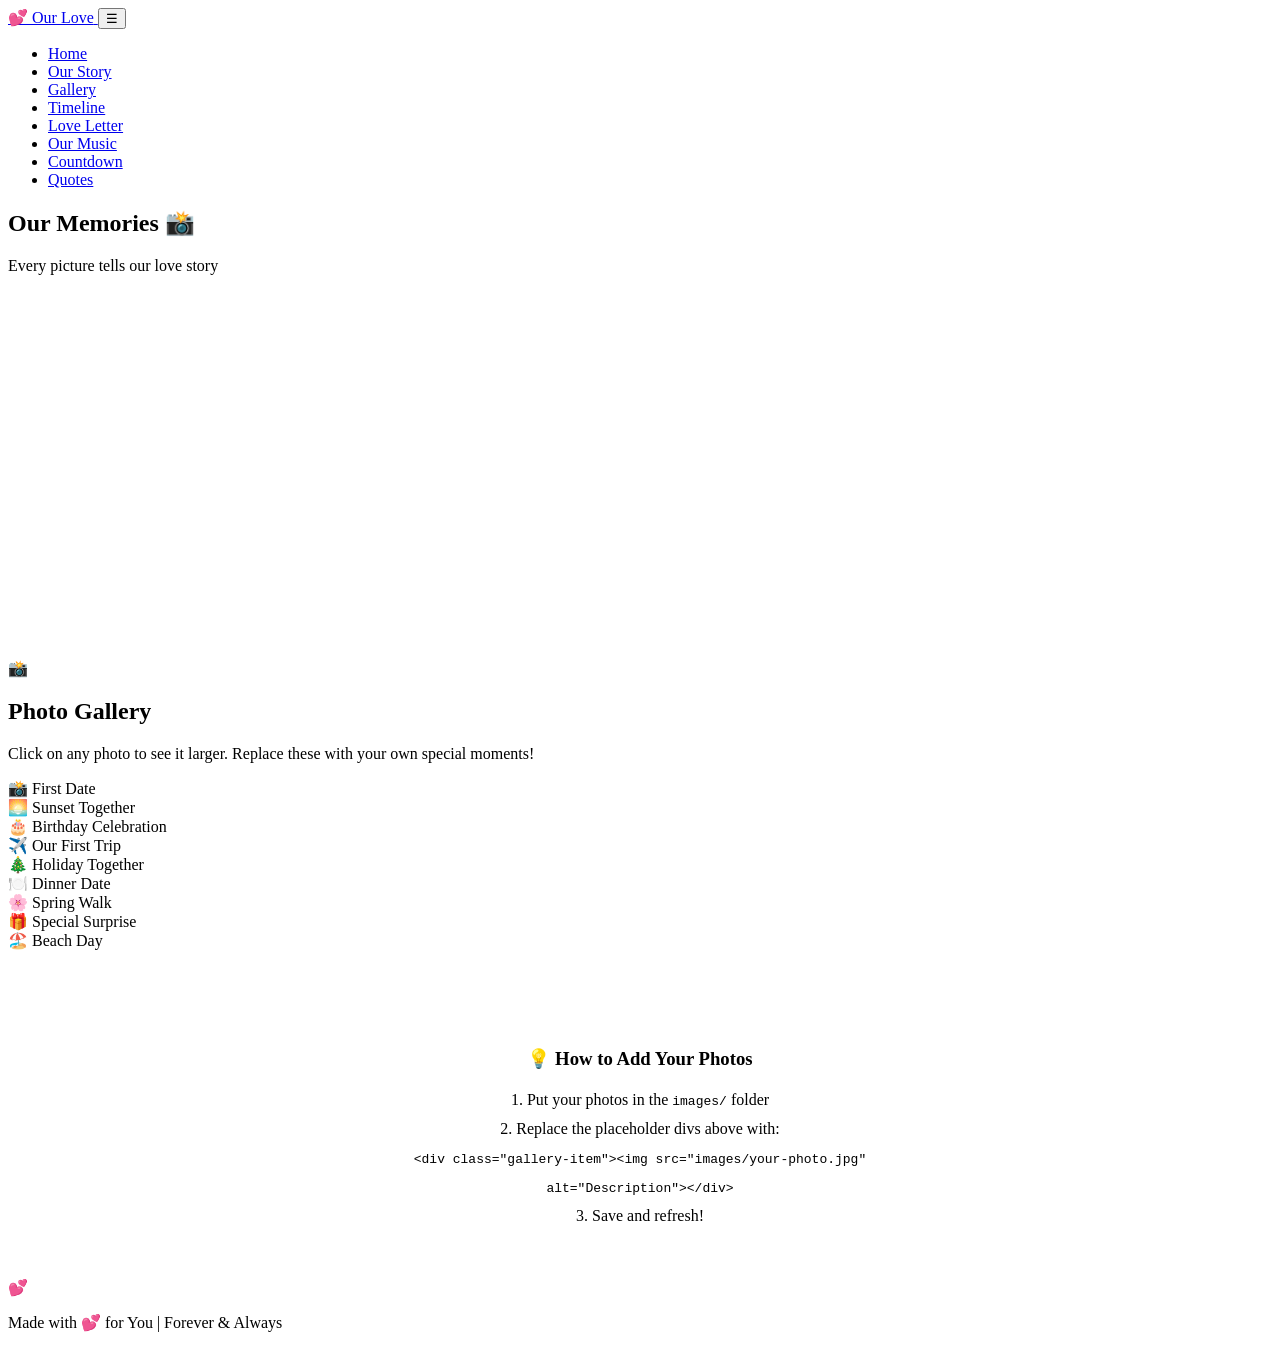
==== gallery.html @ 9b2f20e1 "Create gallery.html" ====
<!DOCTYPE html>
<html lang="en">
<head>
  <meta charset="UTF-8">
  <meta name="viewport" content="width=device-width, initial-scale=1.0">
  <title>Our Gallery 📸</title>
  <link rel="preconnect" href="https://fonts.googleapis.com">
  <link href="https://fonts.googleapis.com/css2?family=Playfair+Display:wght@400;700&family=Poppins:wght@300;400;500;600&display=swap" rel="stylesheet">
  <link rel="stylesheet" href="css/style.css">
<base target="_blank">
</head>
<body>
  <div class="hearts-container"></div>

  <nav class="navbar">
    <div class="nav-container">
      <a href="index.html" class="logo">
        <span class="heart-icon">💕</span>
        <span>Our Love</span>
      </a>
      <button class="mobile-toggle">☰</button>
      <ul class="nav-links">
        <li><a href="index.html">Home</a></li>
        <li><a href="story.html">Our Story</a></li>
        <li><a href="gallery.html" class="active">Gallery</a></li>
        <li><a href="timeline.html">Timeline</a></li>
        <li><a href="letter.html">Love Letter</a></li>
        <li><a href="music.html">Our Music</a></li>
        <li><a href="countdown.html">Countdown</a></li>
        <li><a href="quotes.html">Quotes</a></li>
      </ul>
    </div>
  </nav>

  <main>
    <section class="hero" style="min-height: 50vh;">
      <div class="hero-content">
        <h1>Our Memories 📸</h1>
        <p class="subtitle">Every picture tells our love story</p>
      </div>
    </section>

    <section class="section">
      <div class="section-header fade-in">
        <div class="section-icon">📸</div>
        <h2>Photo Gallery</h2>
        <p>Click on any photo to see it larger. Replace these with your own special moments!</p>
      </div>

      <div class="gallery-grid">
        <!-- EDIT THIS: Replace with your actual photos -->
        <!-- To add a real photo: <div class="gallery-item"><img src="images/photo1.jpg" alt="Description"><div class="gallery-overlay"><h4>Caption</h4></div></div> -->

        <div class="gallery-item fade-in">
          <div class="placeholder">
            <span class="icon">📸</span>
            <span>First Date</span>
          </div>
        </div>

        <div class="gallery-item fade-in">
          <div class="placeholder">
            <span class="icon">🌅</span>
            <span>Sunset Together</span>
          </div>
        </div>

        <div class="gallery-item fade-in">
          <div class="placeholder">
            <span class="icon">🎂</span>
            <span>Birthday Celebration</span>
          </div>
        </div>

        <div class="gallery-item fade-in">
          <div class="placeholder">
            <span class="icon">✈️</span>
            <span>Our First Trip</span>
          </div>
        </div>

        <div class="gallery-item fade-in">
          <div class="placeholder">
            <span class="icon">🎄</span>
            <span>Holiday Together</span>
          </div>
        </div>

        <div class="gallery-item fade-in">
          <div class="placeholder">
            <span class="icon">🍽️</span>
            <span>Dinner Date</span>
          </div>
        </div>

        <div class="gallery-item fade-in">
          <div class="placeholder">
            <span class="icon">🌸</span>
            <span>Spring Walk</span>
          </div>
        </div>

        <div class="gallery-item fade-in">
          <div class="placeholder">
            <span class="icon">🎁</span>
            <span>Special Surprise</span>
          </div>
        </div>

        <div class="gallery-item fade-in">
          <div class="placeholder">
            <span class="icon">🏖️</span>
            <span>Beach Day</span>
          </div>
        </div>
      </div>

      <div style="text-align: center; margin-top: 3rem; padding: 2rem; background: rgba(255,255,255,0.8); border-radius: 20px; max-width: 600px; margin-left: auto; margin-right: auto;">
        <h3 style="font-family: var(--font-heading); color: var(--primary-dark); margin-bottom: 1rem;">💡 How to Add Your Photos</h3>
        <p style="color: var(--text-light); line-height: 1.8;">
          1. Put your photos in the <code>images/</code> folder<br>
          2. Replace the placeholder divs above with:<br>
          <code>&lt;div class="gallery-item"&gt;&lt;img src="images/your-photo.jpg" alt="Description"&gt;&lt;/div&gt;</code><br>
          3. Save and refresh!
        </p>
      </div>
    </section>
  </main>

  <footer class="footer">
    <div class="footer-heart">💕</div>
    <p>Made with 💕 for You | Forever & Always</p>
  </footer>

  <script src="js/main.js"></script>
</body>
</html>
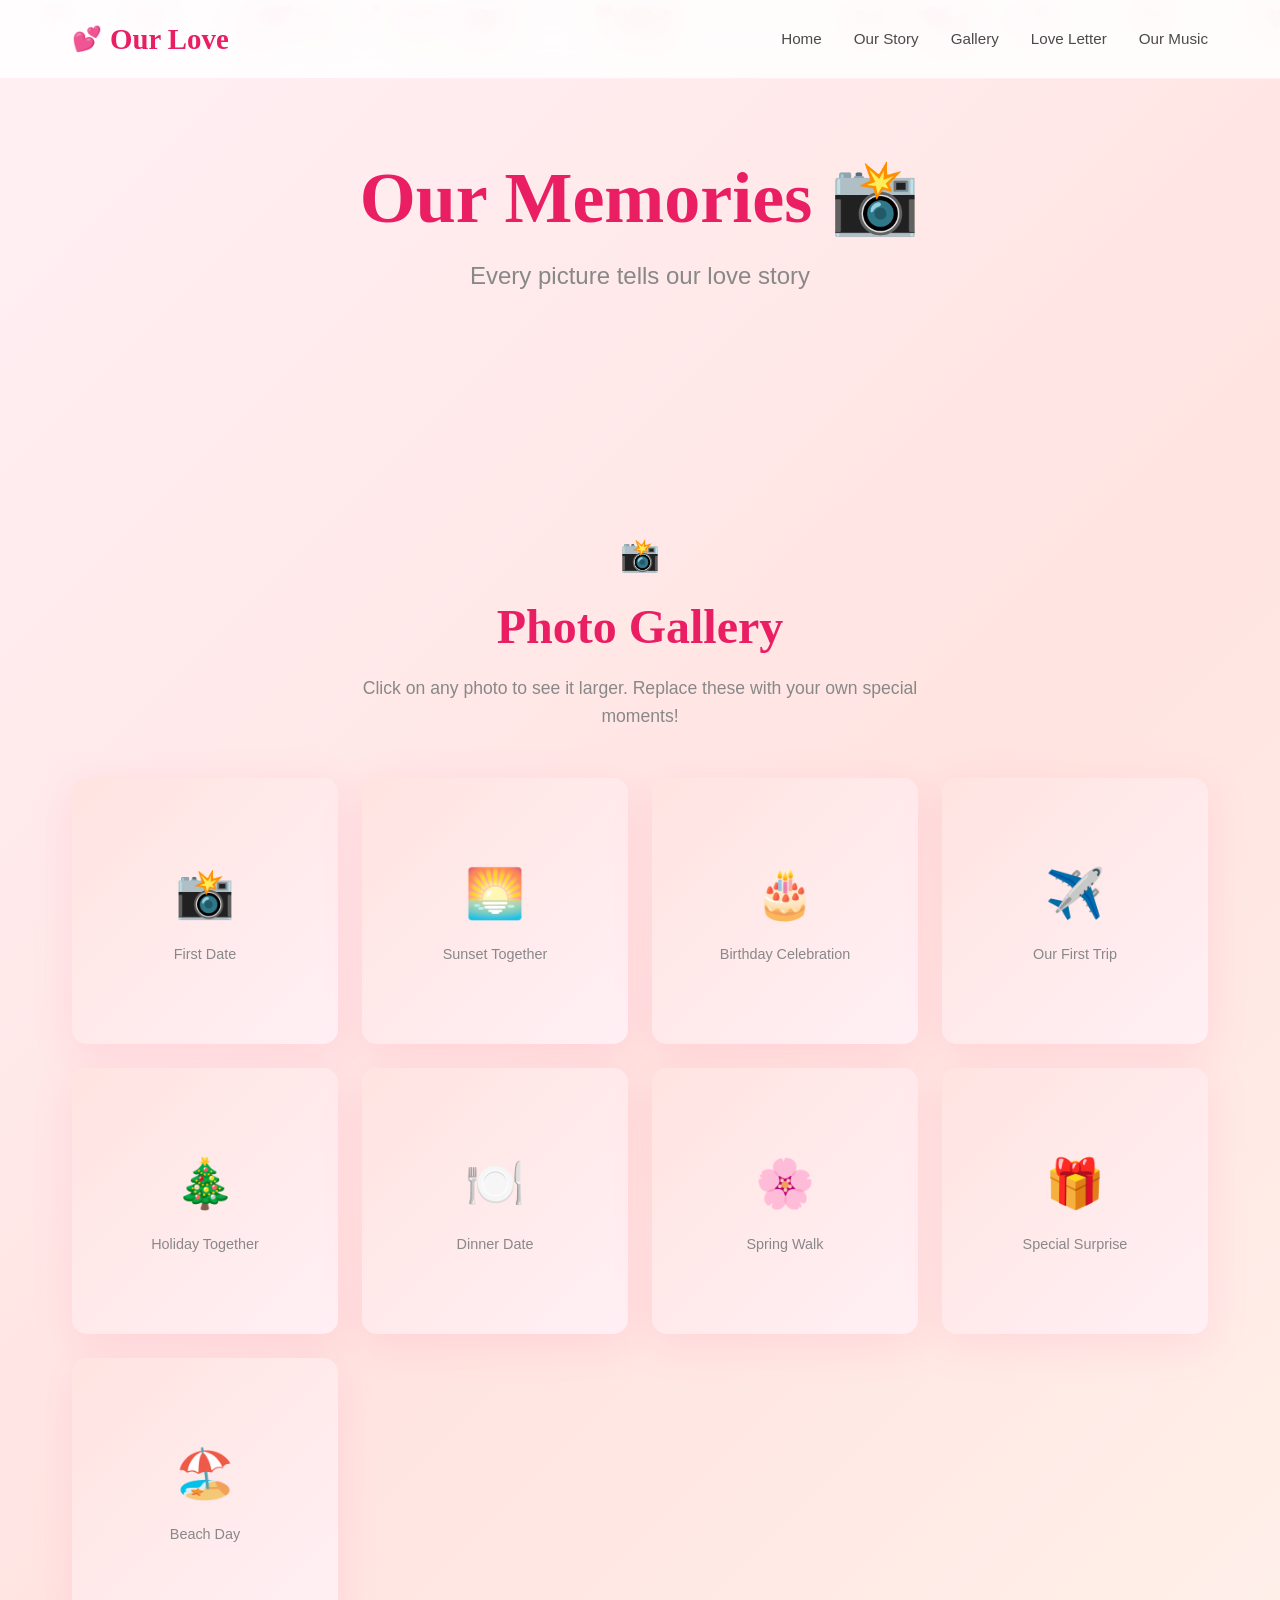
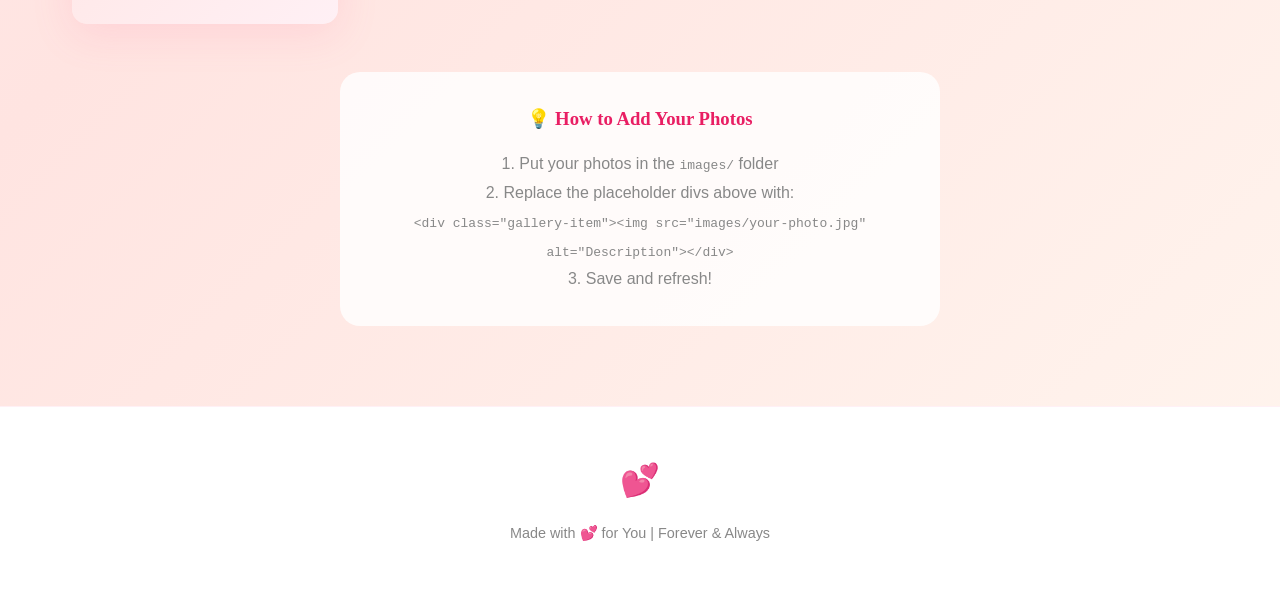
==== commit facf5777: "Update gallery.html" ====
--- a/gallery.html
+++ b/gallery.html
@@ -23,11 +23,8 @@
         <li><a href="index.html">Home</a></li>
         <li><a href="story.html">Our Story</a></li>
         <li><a href="gallery.html" class="active">Gallery</a></li>
-        <li><a href="timeline.html">Timeline</a></li>
         <li><a href="letter.html">Love Letter</a></li>
         <li><a href="music.html">Our Music</a></li>
-        <li><a href="countdown.html">Countdown</a></li>
-        <li><a href="quotes.html">Quotes</a></li>
       </ul>
     </div>
   </nav>
--- a/css/style.css
+++ b/css/style.css
@@ -0,0 +1,887 @@
+/* ===== ROMANTIC THEME - MAIN STYLES ===== */
+
+:root {
+  --primary: #ff6b9d;
+  --primary-dark: #e91e63;
+  --secondary: #ff8a80;
+  --accent: #ffd700;
+  --bg-gradient: linear-gradient(135deg, #fff0f5 0%, #ffe4e1 50%, #fff5ee 100%);
+  --text-dark: #4a4a4a;
+  --text-light: #888;
+  --white: #ffffff;
+  --shadow: 0 10px 40px rgba(255, 107, 157, 0.15);
+  --shadow-hover: 0 15px 50px rgba(255, 107, 157, 0.25);
+  --transition: all 0.4s cubic-bezier(0.4, 0, 0.2, 1);
+  --font-heading: 'Playfair Display', Georgia, serif;
+  --font-body: 'Poppins', 'Segoe UI', sans-serif;
+}
+
+* {
+  margin: 0;
+  padding: 0;
+  box-sizing: border-box;
+}
+
+html {
+  scroll-behavior: smooth;
+}
+
+body {
+  font-family: var(--font-body);
+  background: var(--bg-gradient);
+  color: var(--text-dark);
+  line-height: 1.6;
+  overflow-x: hidden;
+  min-height: 100vh;
+}
+
+/* ===== FLOATING HEARTS BACKGROUND ===== */
+.hearts-container {
+  position: fixed;
+  top: 0;
+  left: 0;
+  width: 100%;
+  height: 100%;
+  pointer-events: none;
+  z-index: 0;
+  overflow: hidden;
+}
+
+.heart {
+  position: absolute;
+  font-size: 20px;
+  color: var(--primary);
+  opacity: 0.3;
+  animation: float-up 15s infinite ease-in-out;
+}
+
+@keyframes float-up {
+  0% { transform: translateY(100vh) rotate(0deg); opacity: 0; }
+  10% { opacity: 0.4; }
+  90% { opacity: 0.4; }
+  100% { transform: translateY(-100vh) rotate(720deg); opacity: 0; }
+}
+
+/* ===== NAVIGATION ===== */
+.navbar {
+  position: fixed;
+  top: 0;
+  left: 0;
+  width: 100%;
+  z-index: 1000;
+  background: rgba(255, 255, 255, 0.85);
+  backdrop-filter: blur(20px);
+  border-bottom: 1px solid rgba(255, 107, 157, 0.1);
+  transition: var(--transition);
+}
+
+.navbar.scrolled {
+  background: rgba(255, 255, 255, 0.95);
+  box-shadow: var(--shadow);
+}
+
+.nav-container {
+  max-width: 1200px;
+  margin: 0 auto;
+  padding: 1rem 2rem;
+  display: flex;
+  justify-content: space-between;
+  align-items: center;
+}
+
+.logo {
+  font-family: var(--font-heading);
+  font-size: 1.8rem;
+  color: var(--primary-dark);
+  text-decoration: none;
+  font-weight: 700;
+  display: flex;
+  align-items: center;
+  gap: 0.5rem;
+}
+
+.logo .heart-icon {
+  font-size: 1.5rem;
+  animation: heartbeat 1.5s ease-in-out infinite;
+}
+
+@keyframes heartbeat {
+  0%, 100% { transform: scale(1); }
+  50% { transform: scale(1.2); }
+}
+
+.nav-links {
+  display: flex;
+  gap: 2rem;
+  list-style: none;
+}
+
+.nav-links a {
+  text-decoration: none;
+  color: var(--text-dark);
+  font-weight: 500;
+  font-size: 0.95rem;
+  position: relative;
+  padding: 0.5rem 0;
+  transition: var(--transition);
+}
+
+.nav-links a::after {
+  content: '';
+  position: absolute;
+  bottom: 0;
+  left: 0;
+  width: 0;
+  height: 2px;
+  background: var(--primary);
+  transition: var(--transition);
+  border-radius: 2px;
+}
+
+.nav-links a:hover {
+  color: var(--primary-dark);
+}
+
+.nav-links a:hover::after,
+.nav-links a.active::after {
+  width: 100%;
+}
+
+.nav-links a.active {
+  color: var(--primary-dark);
+}
+
+.mobile-toggle {
+  display: none;
+  background: none;
+  border: none;
+  font-size: 1.5rem;
+  color: var(--primary-dark);
+  cursor: pointer;
+}
+
+/* ===== MAIN CONTENT ===== */
+main {
+  position: relative;
+  z-index: 1;
+}
+
+/* ===== HERO SECTION ===== */
+.hero {
+  min-height: 100vh;
+  display: flex;
+  align-items: center;
+  justify-content: center;
+  text-align: center;
+  padding: 6rem 2rem 4rem;
+  position: relative;
+}
+
+.hero-content {
+  max-width: 800px;
+  animation: fadeInUp 1s ease-out;
+}
+
+.hero h1 {
+  font-family: var(--font-heading);
+  font-size: clamp(2.5rem, 6vw, 4.5rem);
+  color: var(--primary-dark);
+  margin-bottom: 1rem;
+  line-height: 1.2;
+}
+
+.hero .subtitle {
+  font-size: clamp(1.1rem, 2.5vw, 1.5rem);
+  color: var(--text-light);
+  margin-bottom: 2rem;
+  font-weight: 300;
+}
+
+.hero .date-display {
+  font-size: 1.2rem;
+  color: var(--primary);
+  font-weight: 500;
+  margin-bottom: 2rem;
+  padding: 1rem 2rem;
+  background: rgba(255, 255, 255, 0.8);
+  border-radius: 50px;
+  display: inline-block;
+  backdrop-filter: blur(10px);
+  border: 1px solid rgba(255, 107, 157, 0.2);
+}
+
+.cta-button {
+  display: inline-block;
+  padding: 1rem 2.5rem;
+  background: var(--primary);
+  color: var(--white);
+  text-decoration: none;
+  border-radius: 50px;
+  font-weight: 600;
+  font-size: 1.1rem;
+  transition: var(--transition);
+  box-shadow: var(--shadow);
+  border: none;
+  cursor: pointer;
+}
+
+.cta-button:hover {
+  background: var(--primary-dark);
+  transform: translateY(-3px);
+  box-shadow: var(--shadow-hover);
+}
+
+/* ===== SECTIONS ===== */
+.section {
+  padding: 5rem 2rem;
+  max-width: 1200px;
+  margin: 0 auto;
+}
+
+.section-header {
+  text-align: center;
+  margin-bottom: 3rem;
+}
+
+.section-header h2 {
+  font-family: var(--font-heading);
+  font-size: clamp(2rem, 4vw, 3rem);
+  color: var(--primary-dark);
+  margin-bottom: 0.5rem;
+}
+
+.section-header .section-icon {
+  font-size: 2rem;
+  margin-bottom: 0.5rem;
+}
+
+.section-header p {
+  color: var(--text-light);
+  font-size: 1.1rem;
+  max-width: 600px;
+  margin: 0 auto;
+}
+
+/* ===== CARDS ===== */
+.cards-grid {
+  display: grid;
+  grid-template-columns: repeat(auto-fit, minmax(300px, 1fr));
+  gap: 2rem;
+}
+
+.card {
+  background: var(--white);
+  border-radius: 20px;
+  padding: 2rem;
+  box-shadow: var(--shadow);
+  transition: var(--transition);
+  border: 1px solid rgba(255, 107, 157, 0.1);
+  position: relative;
+  overflow: hidden;
+}
+
+.card::before {
+  content: '';
+  position: absolute;
+  top: 0;
+  left: 0;
+  width: 100%;
+  height: 4px;
+  background: var(--primary);
+  transform: scaleX(0);
+  transition: var(--transition);
+}
+
+.card:hover {
+  transform: translateY(-10px);
+  box-shadow: var(--shadow-hover);
+}
+
+.card:hover::before {
+  transform: scaleX(1);
+}
+
+.card-icon {
+  font-size: 3rem;
+  margin-bottom: 1rem;
+  display: block;
+}
+
+.card h3 {
+  font-family: var(--font-heading);
+  color: var(--primary-dark);
+  margin-bottom: 0.5rem;
+  font-size: 1.5rem;
+}
+
+.card p {
+  color: var(--text-light);
+  font-size: 0.95rem;
+}
+
+/* ===== TIMELINE ===== */
+.timeline {
+  position: relative;
+  padding: 2rem 0;
+}
+
+.timeline::before {
+  content: '';
+  position: absolute;
+  left: 50%;
+  top: 0;
+  bottom: 0;
+  width: 2px;
+  background: var(--primary);
+  transform: translateX(-50%);
+}
+
+.timeline-item {
+  display: flex;
+  justify-content: flex-end;
+  padding-right: 2rem;
+  position: relative;
+  margin-bottom: 3rem;
+  width: 50%;
+}
+
+.timeline-item:nth-child(even) {
+  justify-content: flex-start;
+  padding-right: 0;
+  padding-left: 2rem;
+  margin-left: 50%;
+}
+
+.timeline-item::after {
+  content: '';
+  position: absolute;
+  width: 16px;
+  height: 16px;
+  background: var(--primary);
+  border-radius: 50%;
+  top: 0.5rem;
+  right: -8px;
+  border: 3px solid var(--white);
+  box-shadow: 0 0 0 3px var(--primary);
+}
+
+.timeline-item:nth-child(even)::after {
+  right: auto;
+  left: -8px;
+}
+
+.timeline-content {
+  background: var(--white);
+  padding: 1.5rem;
+  border-radius: 15px;
+  box-shadow: var(--shadow);
+  max-width: 350px;
+  position: relative;
+}
+
+.timeline-date {
+  color: var(--primary);
+  font-weight: 600;
+  font-size: 0.9rem;
+  margin-bottom: 0.5rem;
+}
+
+.timeline-content h3 {
+  font-family: var(--font-heading);
+  color: var(--primary-dark);
+  margin-bottom: 0.5rem;
+}
+
+.timeline-content p {
+  color: var(--text-light);
+  font-size: 0.9rem;
+}
+
+/* ===== GALLERY ===== */
+.gallery-grid {
+  display: grid;
+  grid-template-columns: repeat(auto-fit, minmax(250px, 1fr));
+  gap: 1.5rem;
+}
+
+.gallery-item {
+  position: relative;
+  border-radius: 15px;
+  overflow: hidden;
+  aspect-ratio: 1;
+  background: linear-gradient(135deg, #ffe4e1, #fff0f5);
+  display: flex;
+  align-items: center;
+  justify-content: center;
+  cursor: pointer;
+  transition: var(--transition);
+  box-shadow: var(--shadow);
+}
+
+.gallery-item:hover {
+  transform: scale(1.05);
+  box-shadow: var(--shadow-hover);
+}
+
+.gallery-item .placeholder {
+  text-align: center;
+  padding: 2rem;
+  color: var(--text-light);
+}
+
+.gallery-item .placeholder .icon {
+  font-size: 3rem;
+  margin-bottom: 0.5rem;
+  display: block;
+}
+
+.gallery-item .placeholder span {
+  font-size: 0.9rem;
+}
+
+.gallery-item img {
+  width: 100%;
+  height: 100%;
+  object-fit: cover;
+  transition: var(--transition);
+}
+
+.gallery-item:hover img {
+  transform: scale(1.1);
+}
+
+.gallery-overlay {
+  position: absolute;
+  bottom: 0;
+  left: 0;
+  right: 0;
+  background: linear-gradient(transparent, rgba(0,0,0,0.6));
+  padding: 2rem 1rem 1rem;
+  color: var(--white);
+  transform: translateY(100%);
+  transition: var(--transition);
+}
+
+.gallery-item:hover .gallery-overlay {
+  transform: translateY(0);
+}
+
+/* ===== LOVE LETTER ===== */
+.letter-container {
+  background: var(--white);
+  border-radius: 20px;
+  padding: 3rem;
+  box-shadow: var(--shadow);
+  max-width: 800px;
+  margin: 0 auto;
+  position: relative;
+  border: 1px solid rgba(255, 107, 157, 0.1);
+}
+
+.letter-container::before {
+  content: '💌';
+  position: absolute;
+  top: -25px;
+  left: 50%;
+  transform: translateX(-50%);
+  font-size: 3rem;
+  background: var(--white);
+  padding: 0 1rem;
+  border-radius: 50%;
+}
+
+.letter-header {
+  text-align: center;
+  margin-bottom: 2rem;
+  padding-top: 1rem;
+}
+
+.letter-header h3 {
+  font-family: var(--font-heading);
+  color: var(--primary-dark);
+  font-size: 1.8rem;
+}
+
+.letter-body {
+  font-size: 1.1rem;
+  line-height: 2;
+  color: var(--text-dark);
+  text-align: justify;
+}
+
+.letter-body p {
+  margin-bottom: 1.5rem;
+  text-indent: 2rem;
+}
+
+.letter-signature {
+  text-align: right;
+  margin-top: 2rem;
+  font-family: var(--font-heading);
+  color: var(--primary-dark);
+  font-size: 1.3rem;
+}
+
+/* ===== MUSIC PLAYER ===== */
+.music-player {
+  background: var(--white);
+  border-radius: 20px;
+  padding: 2rem;
+  box-shadow: var(--shadow);
+  max-width: 600px;
+  margin: 0 auto;
+  text-align: center;
+}
+
+.music-player .album-art {
+  width: 200px;
+  height: 200px;
+  border-radius: 50%;
+  background: linear-gradient(135deg, var(--primary), var(--secondary));
+  margin: 0 auto 1.5rem;
+  display: flex;
+  align-items: center;
+  justify-content: center;
+  font-size: 4rem;
+  animation: spin-slow 20s linear infinite;
+  box-shadow: var(--shadow);
+}
+
+@keyframes spin-slow {
+  from { transform: rotate(0deg); }
+  to { transform: rotate(360deg); }
+}
+
+.music-player .song-info h3 {
+  font-family: var(--font-heading);
+  color: var(--primary-dark);
+  margin-bottom: 0.3rem;
+}
+
+.music-player .song-info p {
+  color: var(--text-light);
+  margin-bottom: 1.5rem;
+}
+
+.player-controls {
+  display: flex;
+  justify-content: center;
+  align-items: center;
+  gap: 1.5rem;
+  margin-bottom: 1.5rem;
+}
+
+.player-btn {
+  background: none;
+  border: none;
+  font-size: 1.5rem;
+  color: var(--primary);
+  cursor: pointer;
+  transition: var(--transition);
+  padding: 0.5rem;
+}
+
+.player-btn:hover {
+  color: var(--primary-dark);
+  transform: scale(1.2);
+}
+
+.player-btn.play {
+  font-size: 2.5rem;
+  background: var(--primary);
+  color: var(--white);
+  width: 60px;
+  height: 60px;
+  border-radius: 50%;
+  display: flex;
+  align-items: center;
+  justify-content: center;
+}
+
+.player-btn.play:hover {
+  background: var(--primary-dark);
+  transform: scale(1.1);
+}
+
+.progress-bar {
+  width: 100%;
+  height: 6px;
+  background: rgba(255, 107, 157, 0.2);
+  border-radius: 3px;
+  overflow: hidden;
+  cursor: pointer;
+}
+
+.progress-fill {
+  height: 100%;
+  width: 30%;
+  background: var(--primary);
+  border-radius: 3px;
+  transition: width 0.3s ease;
+}
+
+/* ===== COUNTDOWN ===== */
+.countdown-container {
+  display: flex;
+  justify-content: center;
+  gap: 1.5rem;
+  flex-wrap: wrap;
+  margin: 2rem 0;
+}
+
+.countdown-item {
+  background: var(--white);
+  border-radius: 15px;
+  padding: 1.5rem 2rem;
+  text-align: center;
+  box-shadow: var(--shadow);
+  min-width: 100px;
+}
+
+.countdown-item .number {
+  font-family: var(--font-heading);
+  font-size: 2.5rem;
+  color: var(--primary-dark);
+  display: block;
+  line-height: 1;
+}
+
+.countdown-item .label {
+  color: var(--text-light);
+  font-size: 0.9rem;
+  text-transform: uppercase;
+  letter-spacing: 1px;
+  margin-top: 0.5rem;
+}
+
+/* ===== QUOTE CARD ===== */
+.quote-card {
+  background: var(--white);
+  border-radius: 20px;
+  padding: 3rem;
+  box-shadow: var(--shadow);
+  max-width: 700px;
+  margin: 0 auto;
+  text-align: center;
+  position: relative;
+  border: 1px solid rgba(255, 107, 157, 0.1);
+}
+
+.quote-card .quote-mark {
+  font-size: 4rem;
+  color: var(--primary);
+  opacity: 0.3;
+  line-height: 1;
+  margin-bottom: 1rem;
+}
+
+.quote-card blockquote {
+  font-family: var(--font-heading);
+  font-size: 1.5rem;
+  color: var(--text-dark);
+  line-height: 1.6;
+  margin-bottom: 1.5rem;
+  font-style: italic;
+}
+
+.quote-card .quote-author {
+  color: var(--primary);
+  font-weight: 600;
+}
+
+/* ===== FOOTER ===== */
+.footer {
+  background: var(--white);
+  padding: 3rem 2rem;
+  text-align: center;
+  border-top: 1px solid rgba(255, 107, 157, 0.1);
+  position: relative;
+  z-index: 1;
+}
+
+.footer .footer-heart {
+  font-size: 2rem;
+  margin-bottom: 1rem;
+  animation: heartbeat 1.5s ease-in-out infinite;
+}
+
+.footer p {
+  color: var(--text-light);
+  font-size: 0.9rem;
+}
+
+.footer .footer-nav {
+  display: flex;
+  justify-content: center;
+  gap: 2rem;
+  margin-bottom: 1.5rem;
+  list-style: none;
+}
+
+.footer .footer-nav a {
+  color: var(--text-light);
+  text-decoration: none;
+  transition: var(--transition);
+}
+
+.footer .footer-nav a:hover {
+  color: var(--primary-dark);
+}
+
+/* ===== ANIMATIONS ===== */
+@keyframes fadeInUp {
+  from {
+    opacity: 0;
+    transform: translateY(30px);
+  }
+  to {
+    opacity: 1;
+    transform: translateY(0);
+  }
+}
+
+.fade-in {
+  opacity: 0;
+  transform: translateY(30px);
+  transition: opacity 0.8s ease, transform 0.8s ease;
+}
+
+.fade-in.visible {
+  opacity: 1;
+  transform: translateY(0);
+}
+
+/* ===== RESPONSIVE ===== */
+@media (max-width: 768px) {
+  .nav-links {
+    display: none;
+    position: absolute;
+    top: 100%;
+    left: 0;
+    width: 100%;
+    background: var(--white);
+    flex-direction: column;
+    padding: 1rem 2rem;
+    box-shadow: var(--shadow);
+    gap: 0;
+  }
+
+  .nav-links.active {
+    display: flex;
+  }
+
+  .nav-links a {
+    padding: 1rem 0;
+    border-bottom: 1px solid rgba(255, 107, 157, 0.1);
+  }
+
+  .mobile-toggle {
+    display: block;
+  }
+
+  .timeline::before {
+    left: 20px;
+  }
+
+  .timeline-item,
+  .timeline-item:nth-child(even) {
+    width: 100%;
+    margin-left: 0;
+    padding-left: 50px;
+    padding-right: 0;
+    justify-content: flex-start;
+  }
+
+  .timeline-item::after,
+  .timeline-item:nth-child(even)::after {
+    left: 12px;
+    right: auto;
+  }
+
+  .countdown-container {
+    gap: 0.8rem;
+  }
+
+  .countdown-item {
+    padding: 1rem 1.2rem;
+    min-width: 70px;
+  }
+
+  .countdown-item .number {
+    font-size: 1.8rem;
+  }
+
+  .letter-container {
+    padding: 2rem 1.5rem;
+  }
+
+  .quote-card {
+    padding: 2rem 1.5rem;
+  }
+
+  .quote-card blockquote {
+    font-size: 1.2rem;
+  }
+}
+
+@media (max-width: 480px) {
+  .hero {
+    padding: 5rem 1rem 3rem;
+  }
+
+  .section {
+    padding: 3rem 1rem;
+  }
+
+  .cards-grid {
+    grid-template-columns: 1fr;
+  }
+
+  .gallery-grid {
+    grid-template-columns: 1fr 1fr;
+  }
+}
+
+/* ===== SCROLLBAR ===== */
+::-webkit-scrollbar {
+  width: 8px;
+}
+
+::-webkit-scrollbar-track {
+  background: #fff0f5;
+}
+
+::-webkit-scrollbar-thumb {
+  background: var(--primary);
+  border-radius: 4px;
+}
+
+::-webkit-scrollbar-thumb:hover {
+  background: var(--primary-dark);
+}
+
+/* ===== SPECIAL EFFECTS ===== */
+.sparkle {
+  position: absolute;
+  width: 4px;
+  height: 4px;
+  background: var(--accent);
+  border-radius: 50%;
+  animation: sparkle 2s ease-in-out infinite;
+}
+
+@keyframes sparkle {
+  0%, 100% { opacity: 0; transform: scale(0); }
+  50% { opacity: 1; transform: scale(1); }
+}
+
+.typing-effect::after {
+  content: '|';
+  animation: blink 1s infinite;
+  color: var(--primary);
+}
+
+@keyframes blink {
+  0%, 100% { opacity: 1; }
+  50% { opacity: 0; }
+}
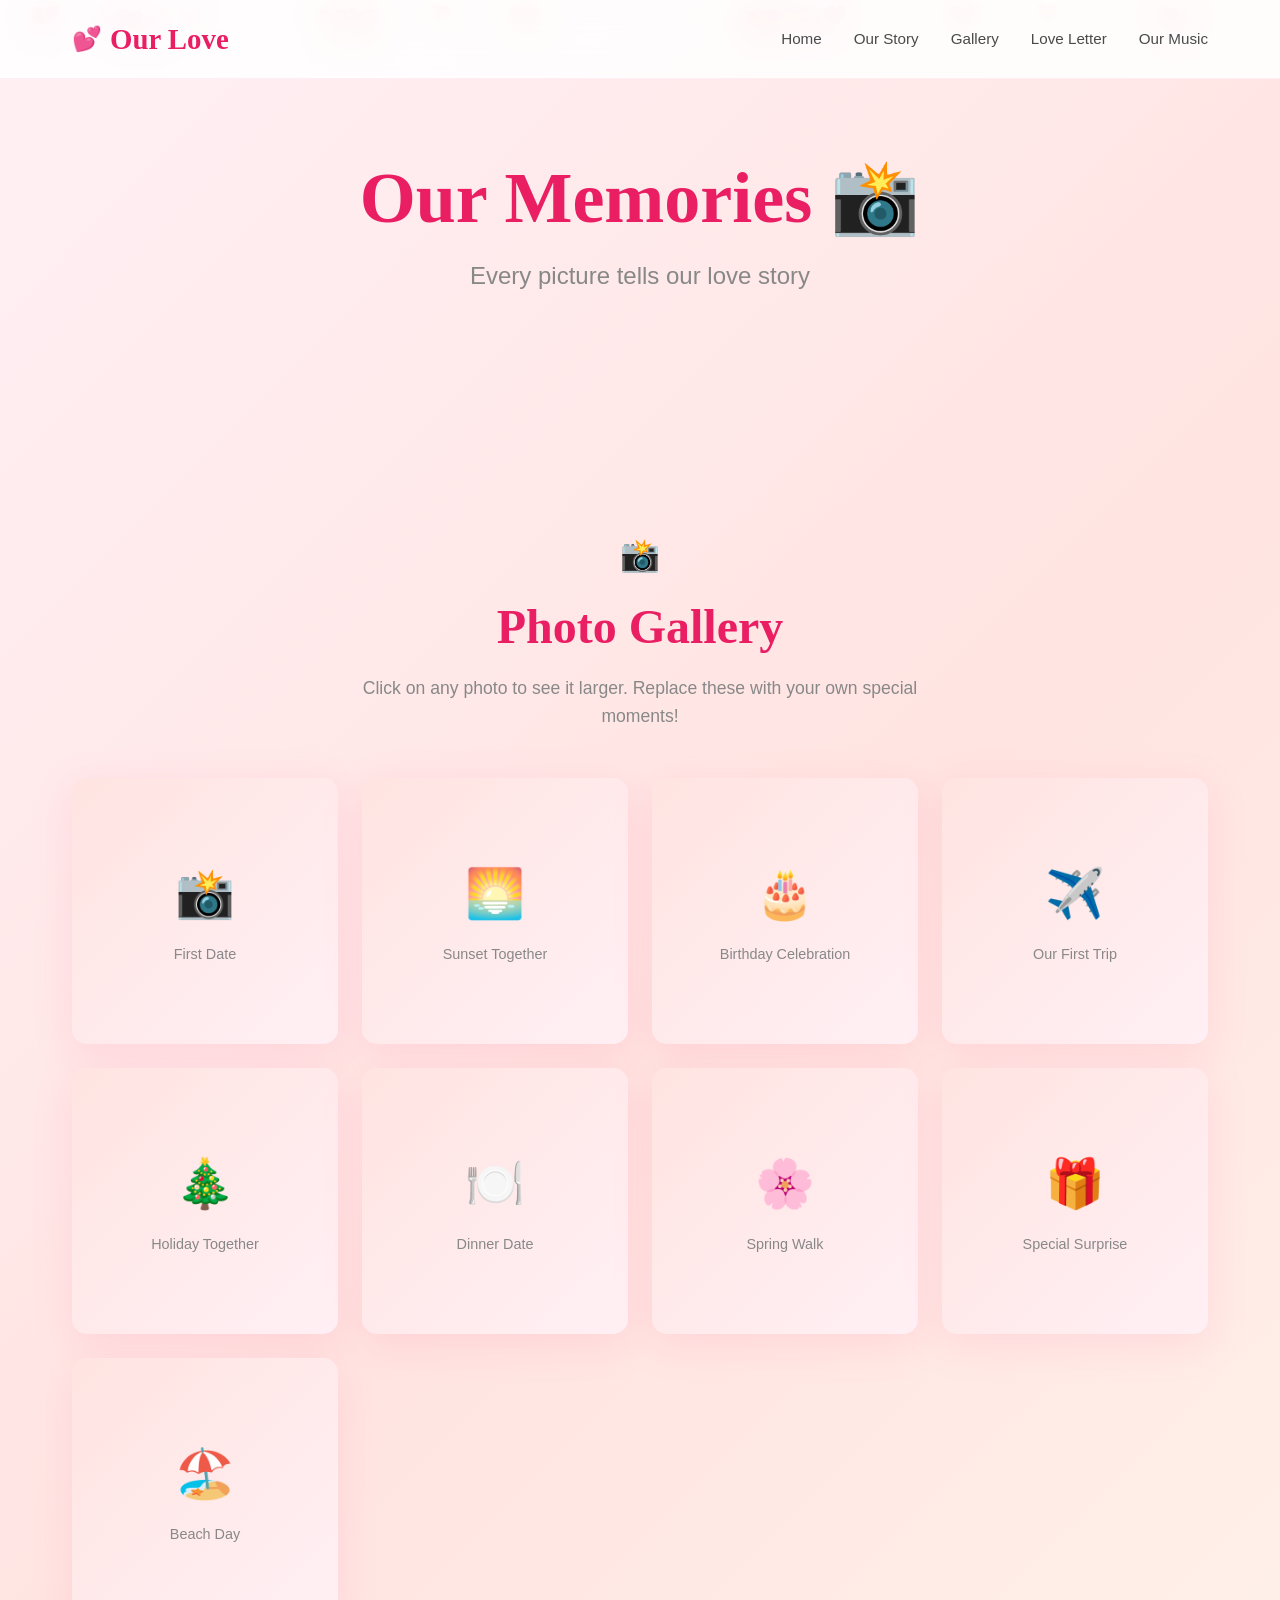
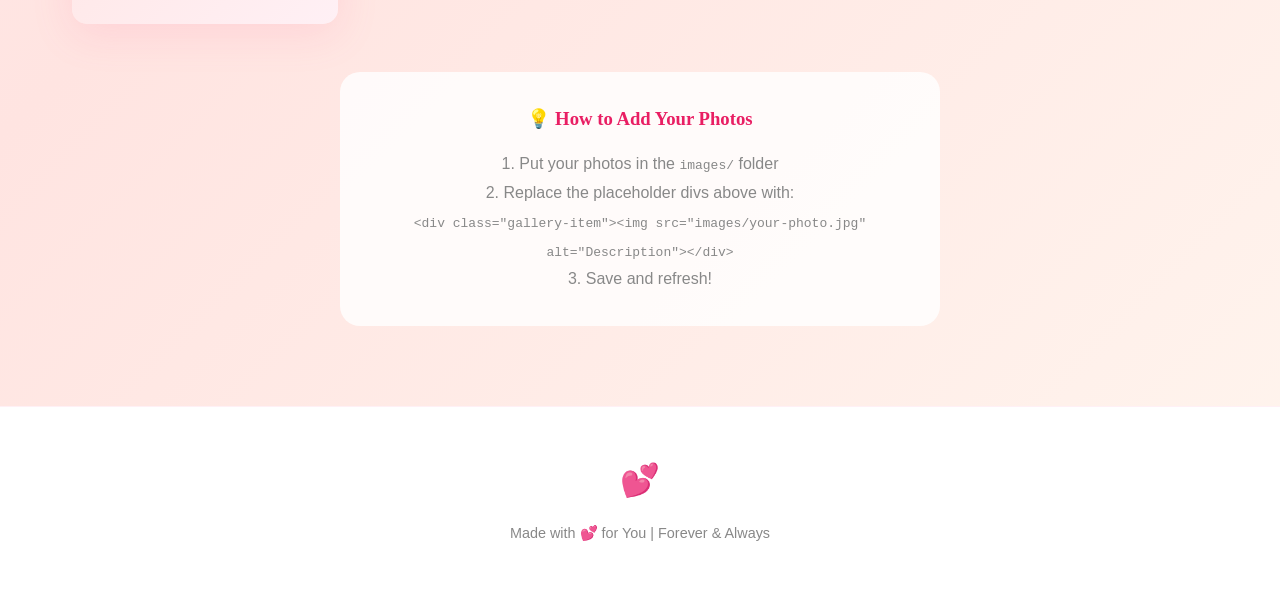
==== commit e872218a: "Update gallery.html" ====
--- a/gallery.html
+++ b/gallery.html
@@ -7,7 +7,6 @@
   <link rel="preconnect" href="https://fonts.googleapis.com">
   <link href="https://fonts.googleapis.com/css2?family=Playfair+Display:wght@400;700&family=Poppins:wght@300;400;500;600&display=swap" rel="stylesheet">
   <link rel="stylesheet" href="css/style.css">
-<base target="_blank">
 </head>
 <body>
   <div class="hearts-container"></div>
